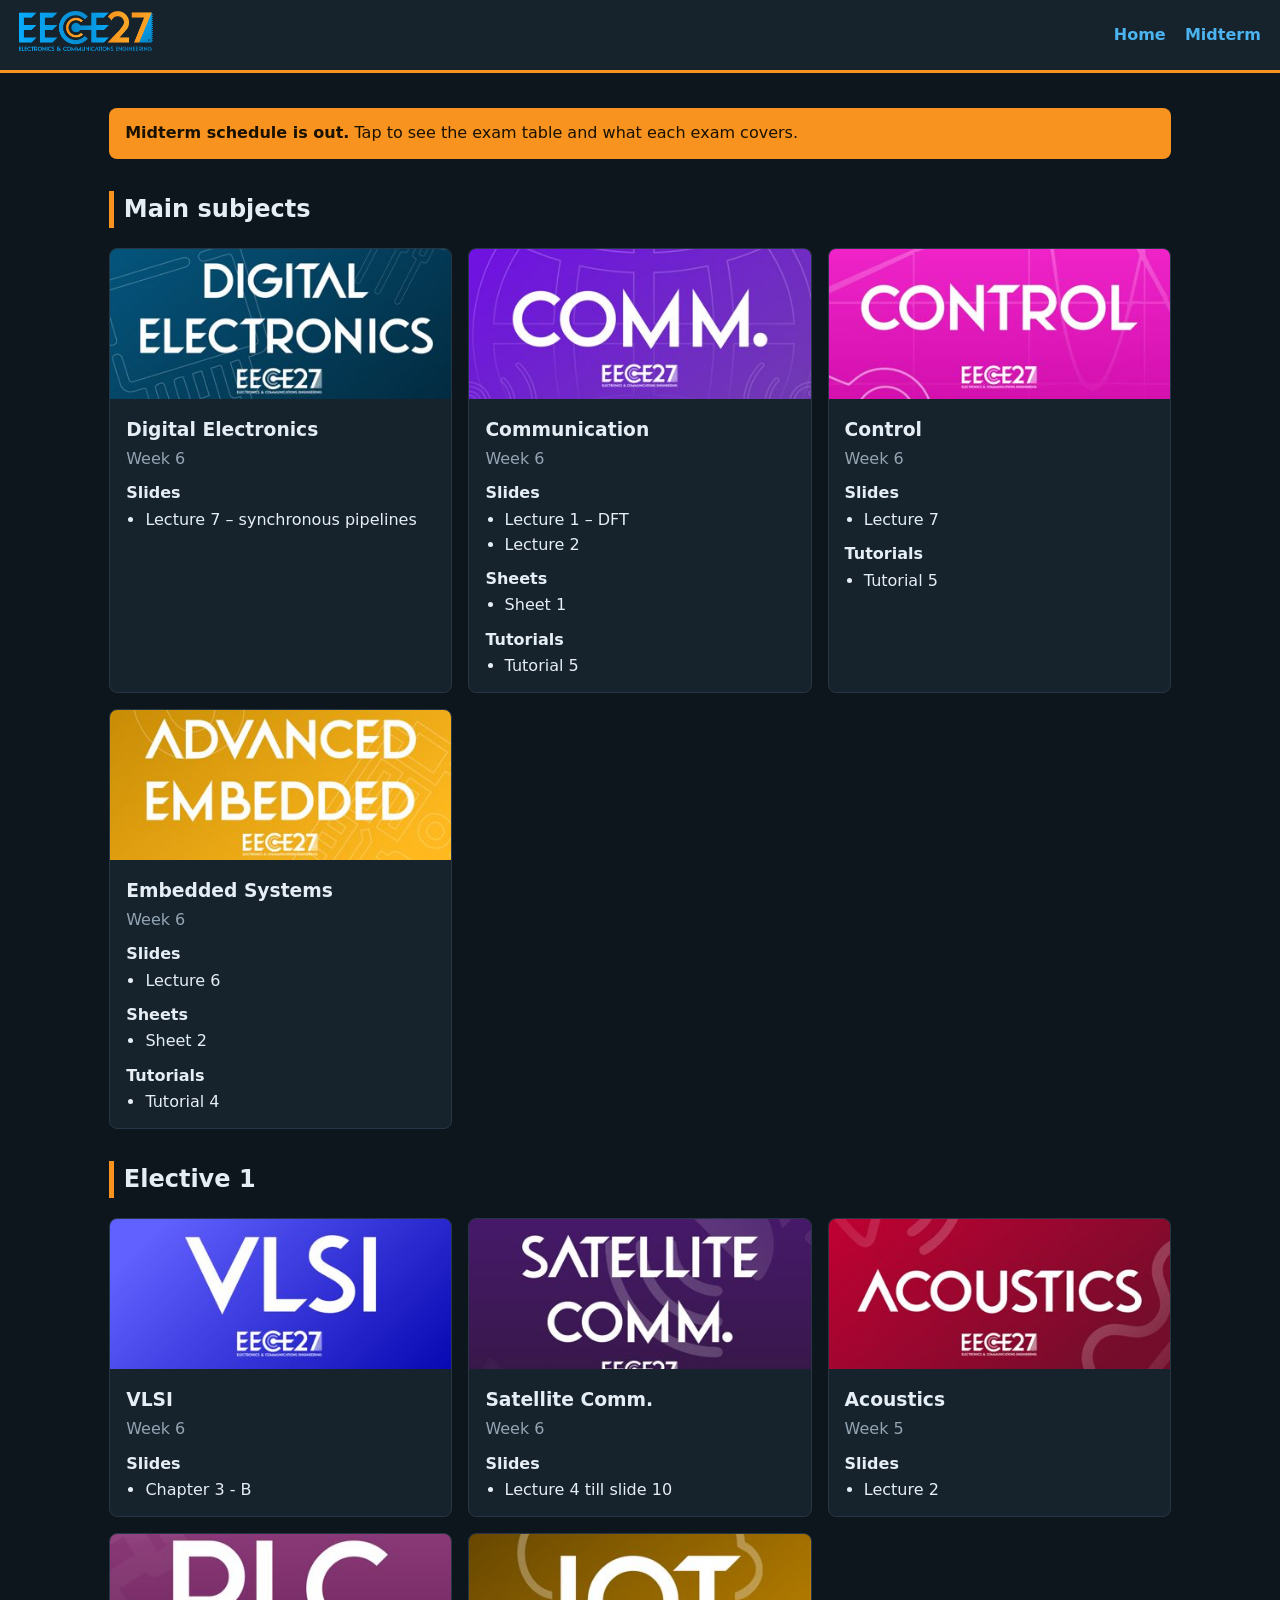
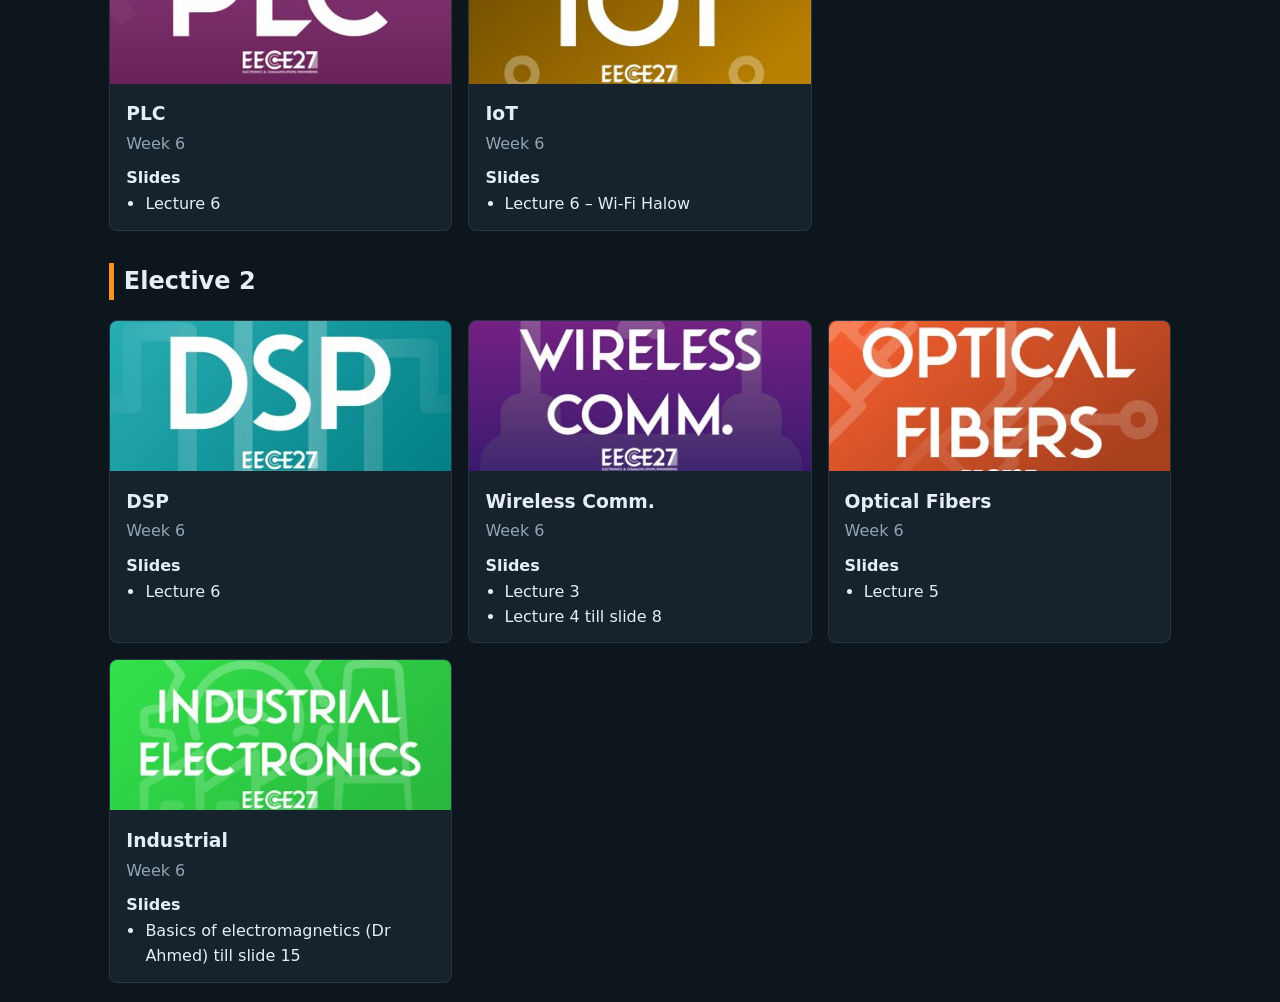
==== index.html @ 877fac2a "first commit" ====
<!DOCTYPE html>
<html lang="en"><head><meta charset="utf-8"><meta name="viewport" content="width=device-width,initial-scale=1">
<title>Home</title><link rel="stylesheet" href="style.css"></head>
<body><header><a href="index.html"><img src="img/logo.png" alt="EECE27" height="40"></a><nav id="nav"></nav></header>
<main id="app">Loading…</main>
<script src="app.js"></script><script>homePage()</script></body></html>
---- style.css ----
:root{color-scheme:dark;--bg:#0e161d;--card:#16222c;--text:#e6eef5;--muted:#93a4b3;--blue:#4bb4f0;--orange:#f7931e;--line:#263644}
:root[data-theme="light"]{color-scheme:light;--bg:#f5f8fb;--card:#fff;--text:#14212b;--muted:#5d6d7a;--blue:#0b8fd6;--line:#dbe4ec}
*{box-sizing:border-box}
body{margin:0;background:var(--bg);color:var(--text);font:16px/1.55 system-ui,sans-serif}
a{color:var(--blue);transition:color .3s ease}
body,header,.card,.panel,.sched,.sched th,.sched td,.theme-toggle{transition:background-color .3s ease,color .3s ease,border-color .3s ease}
header{display:flex;justify-content:space-between;align-items:center;padding:.7rem 1.2rem;background:var(--card);border-bottom:3px solid var(--orange)}
nav a{margin-left:1.2rem;text-decoration:none;font-weight:600}
.theme-toggle{margin-left:1.2rem;padding:.45rem .7rem;border:1px solid var(--line);border-radius:6px;background:var(--bg);color:var(--text);font:inherit;font-weight:600;cursor:pointer}
.theme-toggle:hover{border-color:var(--blue)}
main{max-width:1100px;margin:auto;padding:1.2rem}
h2{margin-top:2rem;border-left:5px solid var(--orange);padding-left:.6rem}
.muted{color:var(--muted);margin:.2rem 0}
.grid{display:grid;grid-template-columns:repeat(auto-fill,minmax(270px,1fr));gap:1rem}
.card,.panel{background:var(--card);border:1px solid var(--line);border-radius:8px;overflow:hidden}
.panel{padding:1rem 1.2rem;margin:1rem 0}
.card img{width:100%;height:150px;object-fit:cover;display:block}
.card .body{padding:.8rem 1rem}
.card h3{margin:.2rem 0}.card h3 a{color:inherit;text-decoration:none}
.kind h4{margin:.6rem 0 .1rem}.kind ul{margin:0;padding-left:1.2rem}
.banner{display:block;margin:1rem 0;padding:.8rem 1rem;background:var(--orange);color:#1a1100;border-radius:8px;text-decoration:none}
.sched{width:100%;border-collapse:collapse;background:var(--card)}
.sched th,.sched td{border:1px solid var(--line);padding:.6rem;text-align:left;vertical-align:top}
.guide{margin-bottom:.8rem}
.guide-toolbar{display:flex;align-items:center;justify-content:space-between;margin-bottom:.4rem}
.guide-direction{padding:.25rem .55rem;border:1px solid var(--line);border-radius:5px;background:var(--bg);color:var(--text);font:inherit;font-size:.85rem;cursor:pointer}
.guide-direction:hover{border-color:var(--blue)}
.guide-content[dir="rtl"]{text-align:right}
.guide-content[dir="ltr"]{text-align:left}
@media(max-width:600px){.sched{font-size:.9rem}}
.logo{object-fit:cover;border-radius:6px;flex:none}
.logo.sm{width:36px;height:36px}.logo.md{width:56px;height:56px}.logo.lg{width:96px;height:96px}
.title{display:flex;align-items:center;gap:.8rem}
.title h1,.title h2{margin:0}.title h2{border:0;padding:0}
.exam{display:flex;align-items:center;gap:.6rem;margin:.2rem 0}
@media(prefers-reduced-motion:reduce){body,header,.card,.panel,.sched,.sched th,.sched td,.theme-toggle,a{transition:none}}
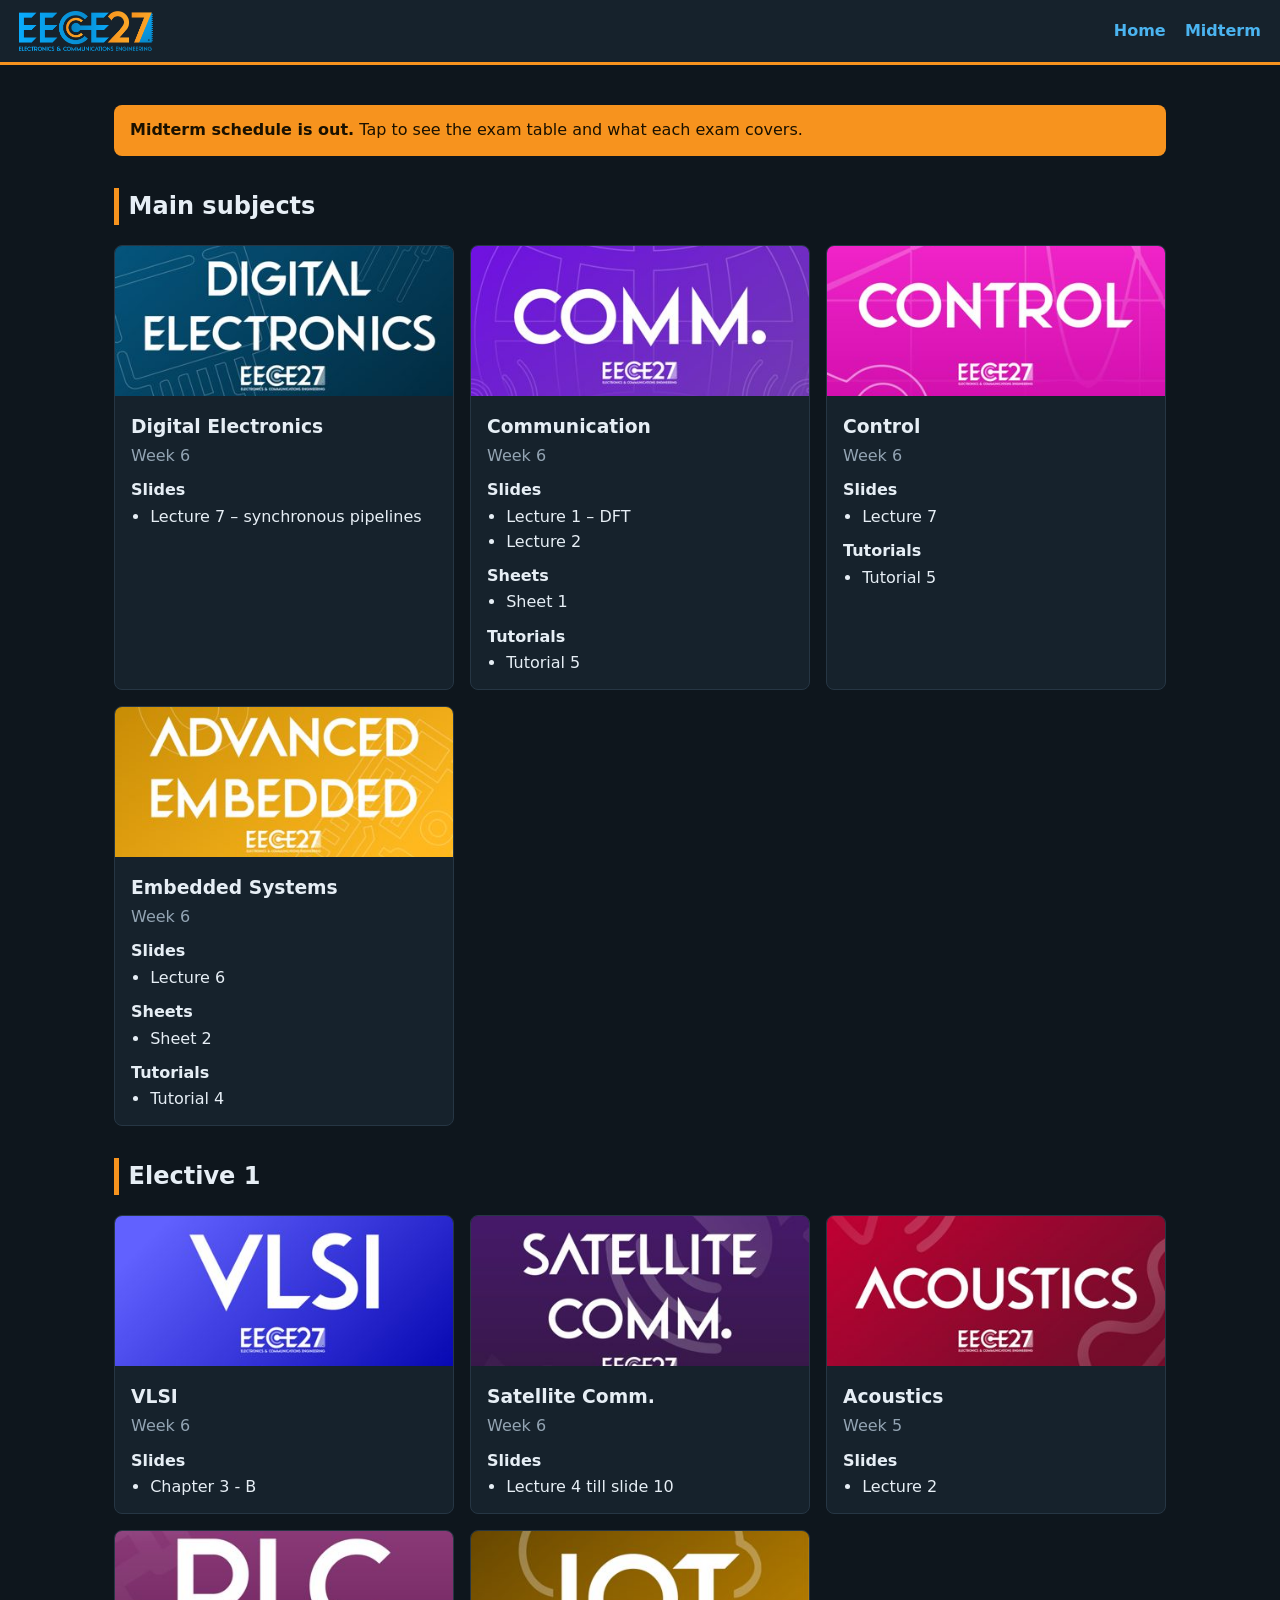
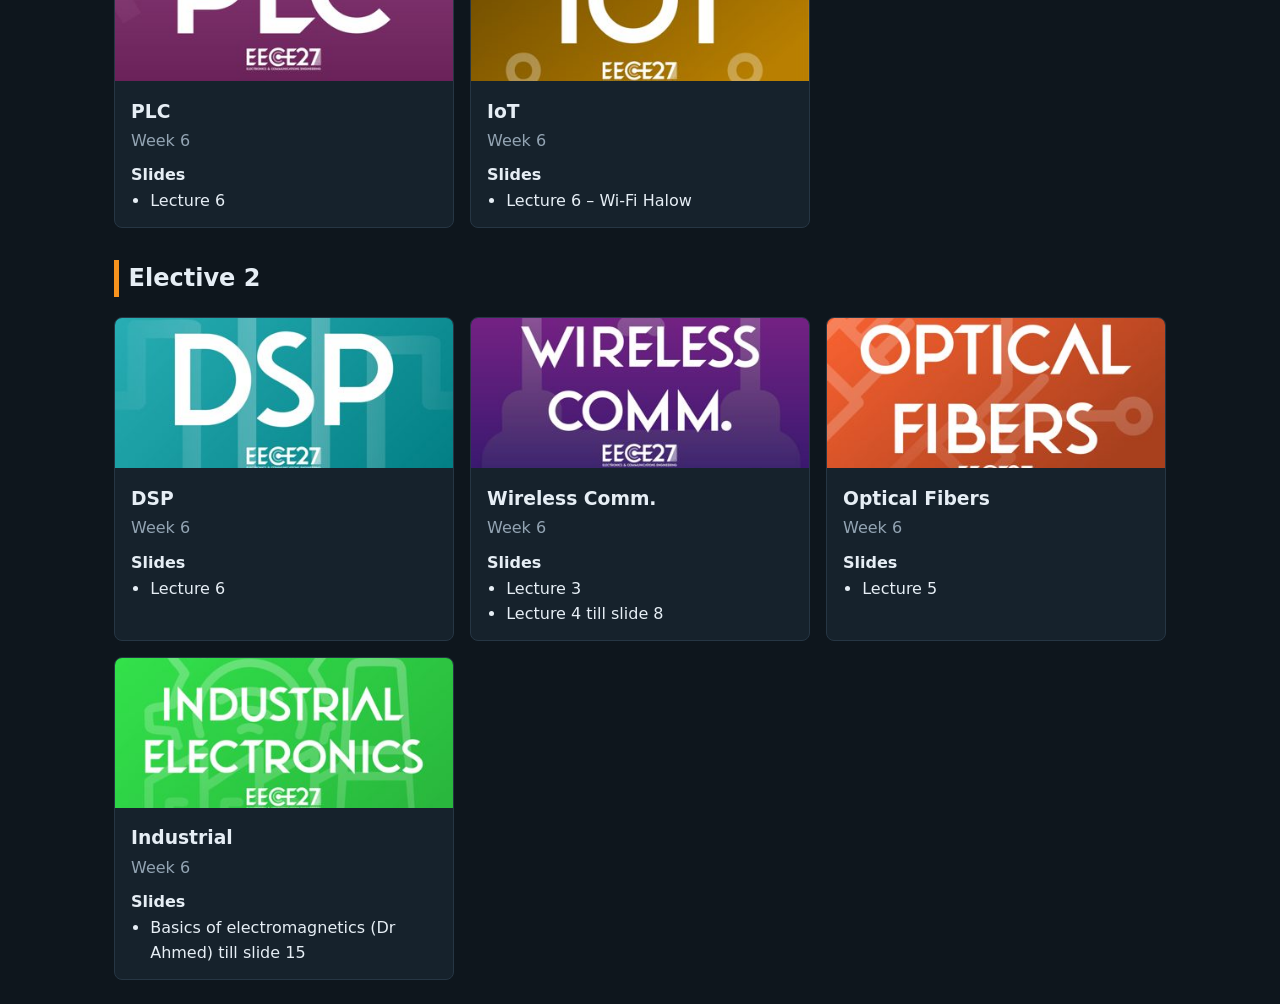
==== commit 9fb28d10: "fix bug" ====
--- a/index.html
+++ b/index.html
@@ -1,6 +1,8 @@
 <!DOCTYPE html>
 <html lang="en"><head><meta charset="utf-8"><meta name="viewport" content="width=device-width,initial-scale=1">
-<title>Home</title><link rel="stylesheet" href="style.css"></head>
+<title>Home</title><link rel="stylesheet" href="style.css">
+<link rel="icon" type="image/x-icon" href="img/EECE27.png">
+</head>
 <body><header><a href="index.html"><img src="img/logo.png" alt="EECE27" height="40"></a><nav id="nav"></nav></header>
 <main id="app">Loading…</main>
 <script src="app.js"></script><script>homePage()</script></body></html>
--- a/style.css
+++ b/style.css
@@ -1,17 +1,20 @@
 :root{color-scheme:dark;--bg:#0e161d;--card:#16222c;--text:#e6eef5;--muted:#93a4b3;--blue:#4bb4f0;--orange:#f7931e;--line:#263644}
 :root[data-theme="light"]{color-scheme:light;--bg:#f5f8fb;--card:#fff;--text:#14212b;--muted:#5d6d7a;--blue:#0b8fd6;--line:#dbe4ec}
 *{box-sizing:border-box}
-body{margin:0;background:var(--bg);color:var(--text);font:16px/1.55 system-ui,sans-serif}
+body{min-width:320px;margin:0;background:var(--bg);color:var(--text);font:16px/1.55 system-ui,sans-serif}
 a{color:var(--blue);transition:color .3s ease}
 body,header,.card,.panel,.sched,.sched th,.sched td,.theme-toggle{transition:background-color .3s ease,color .3s ease,border-color .3s ease}
-header{display:flex;justify-content:space-between;align-items:center;padding:.7rem 1.2rem;background:var(--card);border-bottom:3px solid var(--orange)}
-nav a{margin-left:1.2rem;text-decoration:none;font-weight:600}
+header{display:flex;justify-content:space-between;align-items:center;gap:.75rem;padding:.7rem 1.2rem;background:var(--card);border-bottom:3px solid var(--orange)}
+header>a{flex:none}
+header>a img{display:block;width:auto;height:40px;max-width:min(100%,160px);object-fit:contain}
+nav{display:flex;align-items:center;justify-content:flex-end;flex-wrap:wrap;gap:.5rem 1.2rem}
+nav a{ text-decoration:none;font-weight:600}
 .theme-toggle{margin-left:1.2rem;padding:.45rem .7rem;border:1px solid var(--line);border-radius:6px;background:var(--bg);color:var(--text);font:inherit;font-weight:600;cursor:pointer}
 .theme-toggle:hover{border-color:var(--blue)}
-main{max-width:1100px;margin:auto;padding:1.2rem}
+main{width:100%;max-width:1100px;margin:auto;padding:clamp(.8rem,3vw,1.5rem)}
 h2{margin-top:2rem;border-left:5px solid var(--orange);padding-left:.6rem}
 .muted{color:var(--muted);margin:.2rem 0}
-.grid{display:grid;grid-template-columns:repeat(auto-fill,minmax(270px,1fr));gap:1rem}
+.grid{display:grid;grid-template-columns:repeat(auto-fit,minmax(min(100%,270px),1fr));gap:1rem}
 .card,.panel{background:var(--card);border:1px solid var(--line);border-radius:8px;overflow:hidden}
 .panel{padding:1rem 1.2rem;margin:1rem 0}
 .card img{width:100%;height:150px;object-fit:cover;display:block}
@@ -19,18 +22,42 @@
 .card h3{margin:.2rem 0}.card h3 a{color:inherit;text-decoration:none}
 .kind h4{margin:.6rem 0 .1rem}.kind ul{margin:0;padding-left:1.2rem}
 .banner{display:block;margin:1rem 0;padding:.8rem 1rem;background:var(--orange);color:#1a1100;border-radius:8px;text-decoration:none}
-.sched{width:100%;border-collapse:collapse;background:var(--card)}
+.sched{width:100%;border-collapse:collapse;background:var(--card);table-layout:fixed}
 .sched th,.sched td{border:1px solid var(--line);padding:.6rem;text-align:left;vertical-align:top}
 .guide{margin-bottom:.8rem}
+.guide-content{overflow-wrap:anywhere}
 .guide-toolbar{display:flex;align-items:center;justify-content:space-between;margin-bottom:.4rem}
 .guide-direction{padding:.25rem .55rem;border:1px solid var(--line);border-radius:5px;background:var(--bg);color:var(--text);font:inherit;font-size:.85rem;cursor:pointer}
 .guide-direction:hover{border-color:var(--blue)}
 .guide-content[dir="rtl"]{text-align:right}
 .guide-content[dir="ltr"]{text-align:left}
-@media(max-width:600px){.sched{font-size:.9rem}}
 .logo{object-fit:cover;border-radius:6px;flex:none}
 .logo.sm{width:36px;height:36px}.logo.md{width:56px;height:56px}.logo.lg{width:96px;height:96px}
 .title{display:flex;align-items:center;gap:.8rem}
 .title h1,.title h2{margin:0}.title h2{border:0;padding:0}
 .exam{display:flex;align-items:center;gap:.6rem;margin:.2rem 0}
+@media(max-width:640px){
+  header{flex-wrap:wrap;padding:.65rem .85rem}
+  nav{width:100%;justify-content:center;gap:.5rem 1rem}
+  .theme-toggle{margin-left:0}
+  .sched{display:block;width:100%;font-size:.95rem;background:none}
+  .sched thead{display:none}
+  .sched tbody{display:grid;gap:.75rem}
+  .sched tbody tr{display:grid;grid-template-columns:1fr 1fr;background:var(--card);border:1px solid var(--line);border-radius:8px;overflow:hidden}
+  .sched tbody td{display:flex;gap:.5rem;min-width:0;padding:.6rem;border:0}
+  .sched tbody td::before{flex:none;width:3.2rem;font-weight:700}
+  .sched tbody td:nth-child(1)::before{content:"Day"}
+  .sched tbody td:nth-child(2)::before{content:"Date"}
+  .sched tbody td:nth-child(3){grid-column:1/-1;border-top:1px solid var(--line)}
+  .sched tbody td:nth-child(3)::before{content:"Exams"}
+  .exam{flex-wrap:wrap}
+}
+@media(max-width:420px){
+  .title{align-items:flex-start}
+  .logo.lg{width:72px;height:72px}
+  .title h1{font-size:1.45rem}
+  .panel{padding:.85rem}
+  .sched tbody tr{grid-template-columns:1fr}
+  .sched tbody td:nth-child(3){grid-column:auto}
+}
 @media(prefers-reduced-motion:reduce){body,header,.card,.panel,.sched,.sched th,.sched td,.theme-toggle,a{transition:none}}
